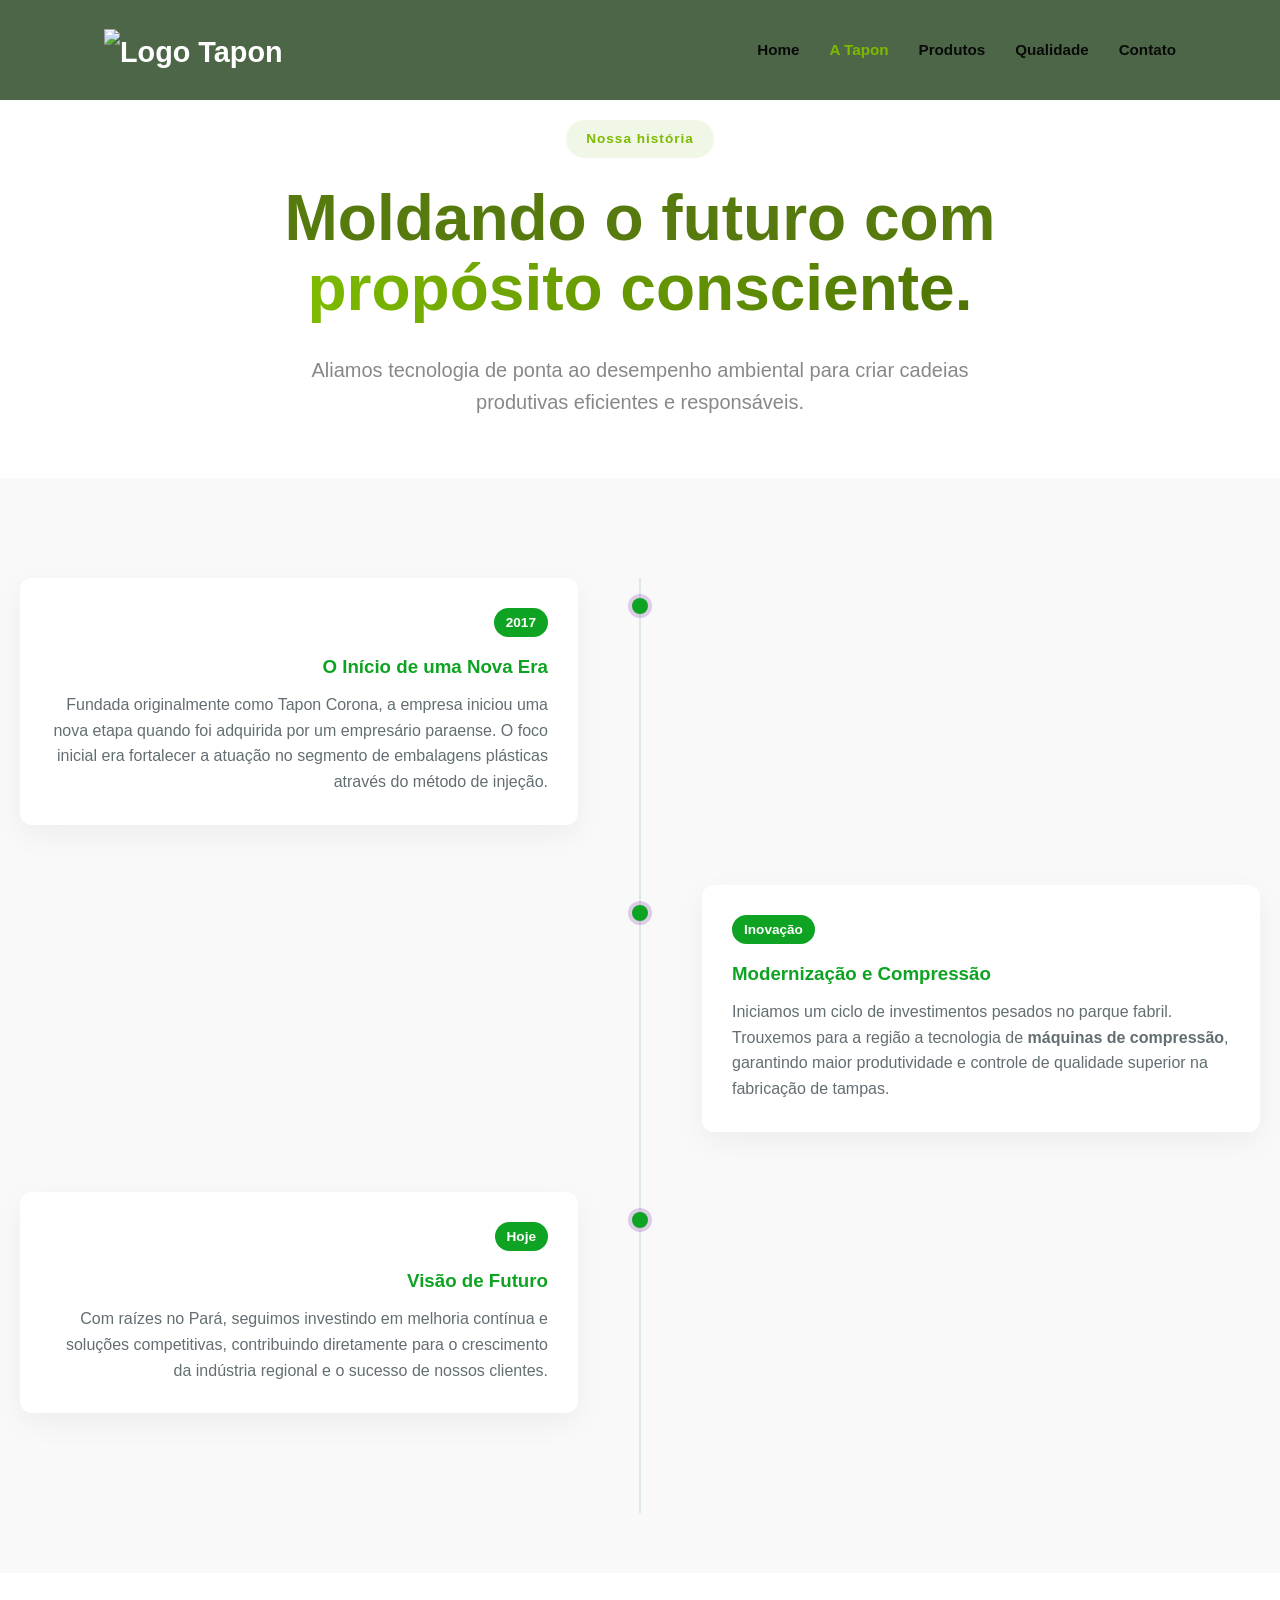
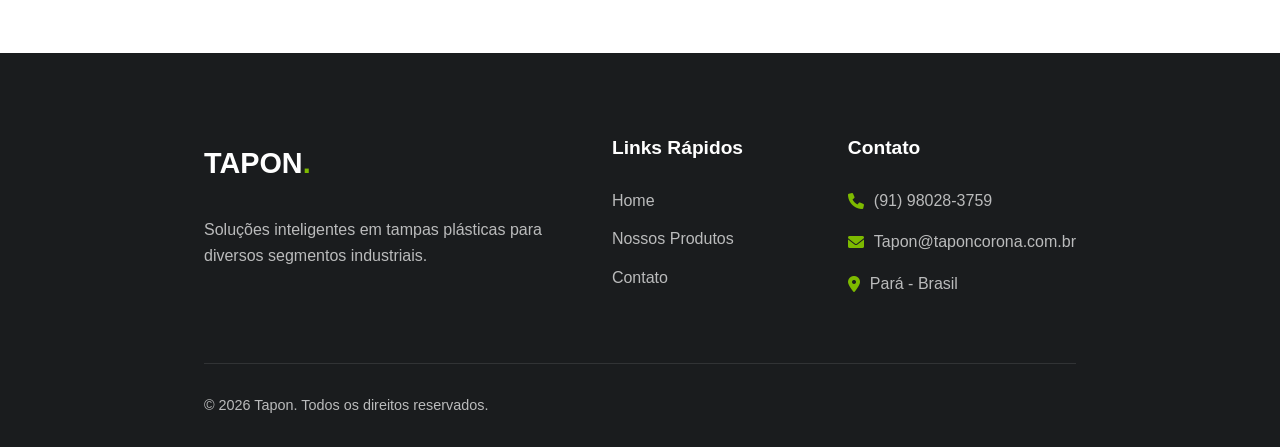
==== A-Tapon/index.html @ b73af3c6 "Add files via upload" ====
<!DOCTYPE html>
<html lang="pt-br">
<head>
    <meta charset="UTF-8">
    <meta name="viewport" content="width=device-width, initial-scale=1.0">
    <title>Tapon | Soluções em Fechamentos Industriais</title>
    <link rel="stylesheet" href="/produtos/padrao.css">
    <link rel="stylesheet" href="https://cdnjs.cloudflare.com/ajax/libs/font-awesome/6.0.0/css/all.min.css">
    <link rel="stylesheet" href="/produtos/produto.css">
    <link rel="stylesheet" href="/contato/contato.css">
    <link rel="stylesheet" href="/A-Tapon/tapon.css">
    <link rel="stylesheet" href="/qualidade/qualiade.css">
</head>
<body>
<header id="header">
    <nav class="navbar">
       <div class="logo">
  <img src="
  https://i.postimg.cc/phhW7sW-z/Marca-Tapon.png
  " alt="Logo Tapon">
  <style>
   

.logo {
  height: 60px; /* altura do header */
  display: flex;
  align-items: center;
}

.logo img {
  height: 70%; /* proporcional ao header */
}



  </style>
</div>
        
        <ul class="nav-links" id="navLinks">
            <li><a href="/index.html" >Home</a></li>
           <li><a href="/A-Tapon/index.html" class="active">A Tapon</a></li>
            <li><a href="/produtos/index.html" >Produtos</a></li>
            <li><a href="/qualidade/index.html">Qualidade</a></li>
            <li><a href="/contato/index.html" >Contato</a></li>
        </ul>
        <button class="hamburger" id="hamburger">
            <span></span><span></span><span></span>
        </button>
    </nav>
</header>
    <section class="quality-hero container">
        <div class="hero-tag">Nossa história</div>
        <h1>Moldando o futuro com <span class="text-gradient">propósito consciente.</span></h1>
        <p class="hero-lead">Aliamos tecnologia de ponta ao desempenho ambiental para criar cadeias produtivas eficientes e responsáveis.</p>
    </section>
<main class="history-section">

        <div class="timeline">
            <div class="timeline-item">
                <div class="timeline-dot"></div>
                <div class="timeline-content left">
                    <span class="year">2017</span>
                    <h3>O Início de uma Nova Era</h3>
                    <p>Fundada originalmente como Tapon Corona, a empresa iniciou uma nova etapa quando foi adquirida por um empresário paraense. O foco inicial era fortalecer a atuação no segmento de embalagens plásticas através do método de injeção.</p>
                </div>
            </div>

            <div class="timeline-item">
                <div class="timeline-dot"></div>
                <div class="timeline-content right">
                    <span class="year">Inovação</span>
                    <h3>Modernização e Compressão</h3>
                    <p>Iniciamos um ciclo de investimentos pesados no parque fabril. Trouxemos para a região a tecnologia de <strong>máquinas de compressão</strong>, garantindo maior produtividade e controle de qualidade superior na fabricação de tampas.</p>
                </div>
                 <style>
        .timeline-content .right{
            margin-top: 1px;
        }
    </style>
            </div>

            <div class="timeline-item">
                <div class="timeline-dot"></div>
                <div class="timeline-content left">
                    <span class="year">Hoje</span>
                    <h3>Visão de Futuro</h3>
                    <p>Com raízes no Pará, seguimos investindo em melhoria contínua e soluções competitivas, contribuindo diretamente para o crescimento da indústria regional e o sucesso de nossos clientes.</p>
                </div>
            </div>
        </div>
    </div>
</main>
  <footer class="footer">
        <div class="container">
            <div class="footer-top">
                <div class="footer-brand">
                    <div class="logo white">TAPON<span>.</span></div>
                    <p>Soluções inteligentes em tampas plásticas para diversos segmentos industriais.</p>
                    <div class="social-links">
                    </div>
                </div>
                <div class="footer-nav">
                    <h4>Links Rápidos</h4>
                    <ul>
                        <li><a href="/index.html">Home</a></li>
                        <li><a href="/produtos/index.html">Nossos Produtos</a></li>
                        <li><a href="/contato/index.html">Contato</a></li>
                    </ul>
                </div>
                <div class="footer-contact">
                    <h4>Contato</h4>
                    <p><i class="fas fa-phone"></i> (91) 98028-3759</p>
                    <p><i class="fas fa-envelope"></i> Tapon@taponcorona.com.br</p>
                    <p><i class="fas fa-map-marker-alt"></i> Pará - Brasil</p>
                </div>
            </div>
            <div class="footer-bottom">
                <p>&copy; 2026 Tapon. Todos os direitos reservados.</p>
                <div class="footer-legal">
        
                </div>
            </div>
        </div>
    </footer>


<script src="/produtos/ANIMACAO.JS"></script>

    <script src="/script.js"></script>
    <script src="/contato/contato.js"></script>
    <script src="/A-Tapon/tapon.js"></script>
</body>
</html>
---- produtos/padrao.css ----
:root {
    --primary: #7dba00;
    --dark-green: #1cf51c7e;
    --text-dark: #1a1c1e;
    --text-light: #606770;
    --bg-gray: #f8f9fa;
    --white: #ffffff;
    --transition: all 0.3s ease;
}

* { margin: 0; padding: 0; box-sizing: border-box; font-family: 'Inter', sans-serif; }

body { background: var(--white); color: var(--text-dark); line-height: 1.6; }

.container { max-width: 1200px; margin: 0 auto; padding: 0 5%; }

/* NAVBAR */
/* --- CONFIGURAÇÕES DO HEADER --- */
header {
    position: fixed;
    top: 0;
    left: 0;
    width: 100%;
    z-index: 2000;
    padding: 20px 0;
    transition: all 0.4s cubic-bezier(0.4, 0, 0.2, 1);
    background: rgb(77, 102, 72)}

/* Estado quando o usuário rola a página (ativado via JS) */
header.scrolled {
    padding: 12px 0;
    background: rgba(255, 255, 255, 0.9);
    backdrop-filter: blur(10px); /* Efeito de vidro moderno */
    box-shadow: 0 4px 30px rgba(0, 0, 0, 0.08);
    border-bottom: 1px solid rgba(125, 186, 0, 0.2);
}

.navbar {
    display: flex;
    justify-content: space-between;
    align-items: center;
    max-width: 1200px;
    margin: 0 auto;
    padding: 0 5%;
}

.logo {
    font-size: 1.8rem;
    font-weight: 800;
    color: #ffffff; /* Texto branco sobre o vídeo */
    transition: 0.4s;
}

header.scrolled .logo {
    color: #4e7304; /* Muda para o seu verde escuro no scroll */
}

.logo span { color: #7dba00; }

.nav-links {
    display: flex;
    list-style: none;
    gap: 30px;
}

.nav-links a {
    text-decoration: none;
    color: rgba(0, 0, 0, 0.9);
    font-weight: 600;
    font-size: 0.95rem;
    transition: 0.3s;
}

header.scrolled .nav-links a {
    color: #1a1c1e;
}

.nav-links a:hover, .nav-links a.active {
    color: #7dba00 !important;
}

/* --- HERO COM VÍDEO SUAVE --- */
.hero-video {
    position: relative;
    height: 100vh;
    width: 100%;
    display: flex;
    align-items: center;
    overflow: hidden;
    color: white;
}

.video-bg-iframe {
    position: absolute;
    top: 50%;
    left: 50%;
    width: 100vw;
    height: 100vh;
    transform: translate(-50%, -50%);
    pointer-events: none; /* Impede que o usuário clique no vídeo */
    object-fit: cover;
}

/* Se o vídeo for 16:9, este ajuste ajuda a não sobrar faixas pretas */
@media (min-aspect-ratio: 16/9) {
  .video-bg-iframe { height: 56.25vw; }
}
@media (max-aspect-ratio: 16/9) {
  .video-bg-iframe { width: 177.78vh; }
}

.video-wrapper {
    position: absolute;
    top: 0; left: 0;
    width: 100%; height: 100%;
    z-index: -1;
}

.video-bg {
    width: 100%;
    height: 100%;
    object-fit: cover;
    filter: blur(4px) brightness(0.7); /* Deixa o vídeo suave e focado no texto */
}

.video-overlay {
    position: absolute;
    top: 0; left: 0;
    width: 100%; height: 100%;
    /* Gradiente usando o seu verde #4e7304 */
    background: linear-gradient(135deg, rgba(78, 115, 4, 0.8) 0%, rgba(0, 0, 0, 0.4) 100%);
}

.hero-content h1 {
    font-size: 4rem;
    line-height: 1.1;
    margin-bottom: 20px;
}

.hero-content h1 span {
    color: #7dba00;
}

.hero-content p {
    font-size: 1.25rem;
    max-width: 600px;
    margin-bottom: 40px;
    opacity: 0.9;
}

/* Botão Principal */
.btn-main {
    display: inline-block;
    padding: 15px 35px;
    background: #7dba00;
    color: white;
    text-decoration: none;
    font-weight: 700;
    border-radius: 4px;
    transition: 0.3s;
}

.btn-main:hover {
    background: #4e7304;
    transform: translateY(-3px);
}
/* HERO INSTITUCIONAL */
.hero { padding: 80px 0; background: linear-gradient(to right, #ffffff 50%, #f0f7e6 100%); overflow: hidden; }
.grid-hero { display: grid; grid-template-columns: 1fr 1fr; gap: 4rem; align-items: center; }

.line-tag { 
    color: var(--primary); font-weight: 700; text-transform: uppercase; 
    letter-spacing: 2px; display: block; margin-bottom: 1rem;
    position: relative; padding-left: 50px;
}
.line-tag::before { content: ""; position: absolute; left: 0; top: 50%; width: 40px; height: 2px; background: var(--primary); }

.hero-text h1 { font-size: 3.5rem; line-height: 1.1; margin-bottom: 1.5rem; color: var(--text-dark); }
.hero-text h1 span { color: var(--primary); }
.hero-text p { font-size: 1.2rem; color: var(--text-light); margin-bottom: 2.5rem; }

.hero-actions { display: flex; gap: 2rem; align-items: center; }
.btn-main { 
    background: var(--primary); color: white; padding: 1rem 2rem; 
    border-radius: 4px; text-decoration: none; font-weight: 700; transition: var(--transition);
}
.btn-main:hover { background: var(--dark-green); transform: translateY(-2px); }
.btn-link { color: var(--text-dark); text-decoration: none; font-weight: 700; display: flex; align-items: center; gap: 10px; }
.btn-link:hover { color: var(--primary); }

/* HERO IMAGE COMPOSITION */
.image-stack { position: relative; padding-right: 20px; }
.img-main { width: 100%; border-radius: 8px; box-shadow: 20px 20px 0 var(--primary); }
.img-overlay-card {
    position: absolute; bottom: -20px; left: -20px;
    background: var(--white); padding: 1.5rem; border-radius: 4px;
    box-shadow: 0 10px 30px rgba(0,0,0,0.1);
    display: flex; align-items: center; gap: 15px;
    font-weight: 700; color: var(--dark-green);
}
.img-overlay-card i { font-size: 1.5rem; color: var(--primary); }

/* PILLARES (Cards) */
.pillars { padding: 100px 0; }
.pilar-grid { display: grid; grid-template-columns: repeat(3, 1fr); gap: 2rem; }
.pilar-card { 
    padding: 3rem 2rem; border: 1px solid #eee; border-radius: 8px; 
    transition: var(--transition); text-align: center;
}
.pilar-card:hover { border-color: var(--primary); box-shadow: 0 10px 20px rgba(0,0,0,0.03); transform: translateY(-5px); }
.pilar-card i { font-size: 2.5rem; color: var(--primary); margin-bottom: 1.5rem; display: block; }
.pilar-card h3 { margin-bottom: 1rem; color: var(--dark-green); }

/* FOOTER */
.footer { background: #1a1c1e; color: rgba(255,255,255,0.7); padding: 80px 0 30px; margin-top: 80px; }
.footer-top { display: grid; grid-template-columns: 2fr 1fr 1fr; gap: 4rem; padding-bottom: 50px; border-bottom: 1px solid rgba(255,255,255,0.1); }

.logo.white { color: var(--white); margin-bottom: 1.5rem; }
.footer-brand p { margin-bottom: 1.5rem; }
.social-links { display: flex; gap: 1rem; }
.social-links a { color: var(--white); background: rgba(255,255,255,0.1); width: 40px; height: 40px; display: flex; align-items: center; justify-content: center; border-radius: 4px; transition: var(--transition); }
.social-links a:hover { background: var(--primary); }

.footer-nav h4, .footer-contact h4 { color: var(--white); margin-bottom: 1.5rem; font-size: 1.2rem; }
.footer-nav ul { list-style: none; }
.footer-nav li { margin-bottom: 0.8rem; }
.footer-nav a { color: rgba(255,255,255,0.7); text-decoration: none; transition: var(--transition); }
.footer-nav a:hover { color: var(--primary); padding-left: 5px; }

.footer-contact p { margin-bottom: 1rem; display: flex; align-items: center; gap: 10px; }
.footer-contact i { color: var(--primary); }

.footer-bottom { padding-top: 30px; display: flex; justify-content: space-between; align-items: center; font-size: 0.9rem; }
.footer-legal { display: flex; gap: 2rem; }
.footer-legal a { color: rgba(255,255,255,0.4); text-decoration: none; }

/* RESPONSIVO */
.hamburger { display: none; background: none; border: none; cursor: pointer; }
.hamburger span { display: block; width: 25px; height: 2px; background: var(--dark-green); margin: 6px 0; transition: 0.3s; }

@media (max-width: 968px) {
    .grid-hero, .pilar-grid, .footer-top { grid-template-columns: 1fr; gap: 3rem; }
    .hero-text h1 { font-size: 2.5rem; }
    .hamburger { display: block; }
    .nav-links { 
        position: fixed; right: -100%; top: 70px; height: calc(100vh - 70px); 
        width: 100%; background: var(--white); flex-direction: column; 
        align-items: center; padding-top: 50px; transition: 0.4s;
    }
    .nav-links.active { right: 0; }
    .footer-bottom { flex-direction: column; gap: 1rem; text-align: center; }
}

/* ANIMACAO SCROLL */
.scroll-anim { opacity: 0; transform: translateY(30px); transition: 0.8s ease; }
.scroll-anim.active { opacity: 1; transform: translateY(0); }
---- produtos/produto.css ----
/* Layout da Grade de Produtos */
.products-grid {
    display: grid;
    grid-template-columns: repeat(auto-fit, minmax(300px, 1fr));
    gap: 30px;
    padding: 80px 5%;
}

/* Configuração do Card (Flip Effect) */
.card-container {
    perspective: 1000px; /* Necessário para o efeito 3D */
    height: 480px;
}

.product-card {
    position: relative;
    width: 100%;
    height: 100%;
    transition: transform 0.8s cubic-bezier(0.4, 0, 0.2, 1);
    transform-style: preserve-3d;
}

/* Classe que será adicionada pelo JS */
.product-card.flipped {
    transform: rotateY(180deg);
}

.card-face {
    position: absolute;
    width: 100%;
    height: 100%;
    backface-visibility: hidden; /* Esconde a parte de trás enquanto gira */
    border-radius: 15px;
    background: var(--white);
    box-shadow: 0 10px 30px rgba(0,0,0,0.08);
    border: 1px solid #eee;
    padding: 30px;
    display: flex;
    flex-direction: column;
    align-items: center;
    justify-content: space-between;
    text-align: center;
}

/* Estilo do Verso */
.card-back {
    background: var(--bg-gray);
    transform: rotateY(180deg);
    border: 2px solid var(--primary);
    text-align: left;
    align-items: flex-start;
}

.card-back h3 { color: var(--dark-green); margin-bottom: 20px; }

.card-back ul {
    list-style: none;
    margin-bottom: 20px;
}

.card-back ul li {
    margin-bottom: 12px;
    font-size: 0.95rem;
    color: var(--text-light);
    border-bottom: 1px solid #ddd;
    padding-bottom: 5px;
}

/* Conteúdo da Frente */
/* Ajuste na face do card para não espalhar tanto os itens */
.card-face {
    position: absolute;
    width: 100%;
    height: 100%;
    backface-visibility: hidden;
    border-radius: 15px;
    background: var(--white);
    box-shadow: 0 10px 30px rgba(0,0,0,0.08);
    border: 1px solid #eee;
    padding: 30px;
    display: flex;
    flex-direction: column;
    align-items: center;
    /* Alterado de space-between para flex-start para controlar manualmente */
    justify-content: flex-start; 
    text-align: center;
}

/* Reduzindo a altura do container da imagem e a margem inferior */
.product-img {
    width: 100%;
    height: 180px; /* Reduzi de 200px para 180px */
    display: flex;
    align-items: center;
    justify-content: center;
    margin-bottom: 5px; /* Reduzi drasticamente a margem para colar no título */
    margin-bottom: 25px;
}

/* Garante que o título não tenha margem superior extra */
.product-basic-info h3 {
    color: var(--dark-green);
    font-size: 1.4rem;
    margin-top: 0; 
    margin-bottom: 10px;
}

/* Adiciona um espaço automático apenas antes do botão para empurrá-lo para o fim do card */
.product-basic-info {
    display: flex;
    flex-direction: column;
    height: 100%;
    width: 100%;
}

.product-basic-info .btn-flip {
    margin-top: 50px; /* Empurra o botão para a base do card de forma limpa */
}

/* Botões de Flip */
.btn-flip {
    background: var(--primary);
    color: white;
    border: none;
    padding: 12px 25px;
    border-radius: 50px;
    font-weight: 700;
    cursor: pointer;
    transition: 0.3s;
    display: flex;
    align-items: center;
    gap: 10px;
    margin: 0 auto;
}

.btn-flip:hover {
    background: var(--dark-green);
    transform: scale(1.05);
}

.btn-flip.back {
    background: var(--text-dark);
    margin: 0;
}

.none{
    background-color: #7dba00;;
    margin-top: 40px;
    margin-bottom: 150px;
}
---- contato/contato.css ----
/* --- ESTILOS DO MAIN DE CONTATO --- */
.contato-container { background-color: var(--cinza); }

.contato-hero {
    height: 400px;
    background: url('https://www.reciclasampa.com.br/imgs/conteudos/19_metro_de_sp_abraca_o_programa_tampinha_legal_padrao_01.jpg') no-repeat center center/cover;
    position: relative;
}

.hero-overlay {
    background: linear-gradient(to bottom, rgba(44, 124, 7, 0.8), rgba(10, 120, 69, 0.6));
    width: 100%; height: 100%;
    display: flex; align-items: center; justify-content: center;
}

.hero-overlay h1 {
    color: white; font-size: clamp(2rem, 5vw, 3.5rem);
    text-transform: uppercase; letter-spacing: 3px; font-weight: 800;
}

.content-wrapper {
    display: grid;
    grid-template-columns: 1.6fr 1fr;
    gap: 40px;
    margin-top: -80px !important; /* Sobe o conteúdo sobre o banner */
    padding-bottom: 60px;
    position: relative; z-index: 10;
}

.form-box {
    background: white; padding: 45px;
    border-radius: 20px; box-shadow: 0 15px 35px rgba(0,0,0,0.1);
}

.form-box h2 { color: var(--roxo-escuro); margin-bottom: 10px; font-size: 28px; }
.form-box p { color: #666; margin-bottom: 30px; font-size: 15px; }

.input-row { display: grid; grid-template-columns: 1fr 1fr; gap: 20px; }
.input-group { margin-bottom: 22px; }

.input-group label {
    display: block; margin-bottom: 8px;
    color: #444; font-weight: 600; font-size: 14px;
}

.input-group input, .input-group textarea {
    width: 100%; padding: 14px;
    border: 2px solid #f0f0f0; border-radius: 10px;
    outline: none; transition: 0.3s; background: #fafafa;
}

.input-group input:focus, .input-group textarea:focus {
    border-color: var(--roxo-veloz); background: white;
}

#btn-enviar-sheets {
    background: #28a745; color: white;
    width: 100%; padding: 18px; border: none;
    border-radius: 10px; font-size: 16px; font-weight: 700;
    cursor: pointer; transition: 0.3s; box-shadow: 0 4px 15px rgba(40, 167, 69, 0.3);
}

#btn-enviar-sheets:hover { background: #218838; transform: translateY(-2px); }

/* CARDS INFO */
.info-section { display: flex; flex-direction: column; gap: 25px; }

.info-card {
    background: white; padding: 30px; border-radius: 20px;
    display: flex; align-items: center; gap: 20px;
    box-shadow: 0 10px 25px rgba(0,0,0,0.05);
    border-left: 6px solid var(--roxo-veloz);
}

.icon-circle {
    width: 60px; height: 60px; background: #f8eff9;
    border-radius: 50%; display: flex; align-items: center; justify-content: center;
    color: var(--roxo-veloz); font-size: 22px;
}

.info-text h3 { font-size: 16px; color: var(--roxo-escuro); margin-bottom: 4px; }
.info-text p { color: #777; font-size: 14px; }

.status-msg { margin-top: 15px; text-align: center; font-weight: bold; border-radius: 8px; }
.status-msg.sucesso { color: #155724; background: #d4edda; padding: 10px; }
.status-msg.erro { color: #721c24; background: #f8d7da; padding: 10px; }

@media (max-width: 900px) {
    .content-wrapper { grid-template-columns: 1fr; margin-top: -40px !important; }
    .input-row { grid-template-columns: 1fr; }
}
---- A-Tapon/tapon.css ----
:root {
    --primary-color: #0ea322; 
    --accent-color: #00ff40;
    --text-dark: #2d3436;
    --text-light: #636e72;
    --bg-light: #f9f9f9;
}

.history-section {
    padding: 80px 20px;
    background-color: var(--bg-light);
    font-family: 'Inter', sans-serif;
    color: var(--text-dark);
}

.container {
    max-width: 1000px;
    margin: 0 auto;
}

.history-header {
    text-align: center;
    margin-bottom: 60px;
}

.history-header h1 {
    font-size: 2.5rem;
    color: var(--primary-color);
    margin-bottom: 10px;
}

/* Linha do Tempo */
.timeline {
    position: relative;
    padding: 20px 0;
}

.timeline::before {
    content: '';
    position: absolute;
    left: 50%;
    width: 2px;
    height: 100%;
    background: #dfe6e9;
    transform: translateX(-50%);
}

.timeline-item {
    margin-bottom: 60px;
    position: relative;
    width: 100%;
    display: flex;
    justify-content: center;
}

.timeline-dot {
    position: absolute;
    left: 50%;
    top: 20px;
    width: 16px;
    height: 16px;
    background: var(--primary-color);
    border-radius: 50%;
    transform: translateX(-50%);
    z-index: 1;
    box-shadow: 0 0 0 4px rgba(106, 27, 154, 0.2);
}

.timeline-content {
    width: 45%;
    padding: 30px;
    background: #fff;
    border-radius: 12px;
    box-shadow: 0 10px 30px rgba(0,0,0,0.05);
    transition: transform 0.3s ease;
    position: relative;
}

.timeline-content:hover {
    transform: translateY(-5px);
}

.timeline-content.left { margin-right: auto; text-align: right; }
.timeline-content.right { margin-left: auto; text-align: left; }

.year {
    display: inline-block;
    background: var(--primary-color);
    color: #fff;
    padding: 4px 12px;
    border-radius: 20px;
    font-size: 0.85rem;
    font-weight: bold;
    margin-bottom: 15px;
}

.timeline-content h3 {
    margin-bottom: 10px;
    color: var(--primary-color);
}

.timeline-content p {
    line-height: 1.6;
    color: var(--text-light);
}

/* Responsividade */
@media (max-width: 768px) {
    .timeline::before { left: 20px; }
    .timeline-dot { left: 20px; }
    .timeline-content { width: calc(100% - 60px); margin-left: 60px !important; text-align: left !important; }
}
---- qualidade/qualiade.css ----
/* Variáveis de Cor para este Layout */
:root {
    --accent-green: #7dba00;
    --dark-slate: #567a0e;
    --glass-bg: rgba(255, 255, 255, 0.03);
    --text-muted: #888;
}

.quality-page {
    background: #fff;
    overflow-x: hidden;
}

/* Hero Section */
.quality-hero {
    padding: 120px 0 60px;
    text-align: center;
}

.hero-tag {
    display: inline-block;
    padding: 8px 20px;
    background: #f0f7e6;
    color: var(--accent-green);
    border-radius: 50px;
    font-size: 0.85rem;
    font-weight: 700;
    margin-bottom: 25px;
    letter-spacing: 1px;
}

.quality-hero h1 {
    font-size: clamp(2.5rem, 5vw, 4rem);
    color: var(--dark-slate);
    max-width: 900px;
    margin: 0 auto 30px;
    line-height: 1.1;
}

.text-gradient {
    background: linear-gradient(90deg, var(--accent-green), #4e7304);
    -webkit-background-clip: text;
    -webkit-text-fill-color: transparent;
}

.hero-lead {
    font-size: 1.25rem;
    color: var(--text-muted);
    max-width: 700px;
    margin: 0 auto;
}
/* Layout Principal Missão/Visão */
.purpose-grid {
    display: grid;
    grid-template-columns: 1fr 1fr;
    gap: 40px;
    align-items: center;
    padding: 60px 0 100px;
}

/* Estilo dos Cards */
.purpose-card {
    background: #fdfdfd;
    padding: 45px;
    border-radius: 32px;
    margin-bottom: 25px;
    border: 1px solid #eee;
    transition: 0.4s ease;
}

.purpose-card.mission { border-left: 6px solid var(--accent-green); }
.purpose-card.vision { background: var(--dark-slate); color: #fff; }

.card-header {
    display: flex;
    justify-content: space-between;
    align-items: center;
    margin-bottom: 20px;
}

.card-header i { font-size: 1.5rem; color: var(--accent-green); }
.card-header span { font-weight: 800; opacity: 0.2; font-size: 1.2rem; }

.purpose-card h3 { font-size: 1.8rem; margin-bottom: 15px; }
.purpose-card p { line-height: 1.6; opacity: 0.9; }

/* Container da Foto Única */
.purpose-image-container {
    height: 100%;
}

.image-wrapper {
    position: relative;
    height: 100%;
    min-height: 500px;
    border-radius: 40px;
    overflow: hidden;
    box-shadow: 0 25px 50px rgba(0,0,0,0.15);
}

.image-wrapper img {
    width: 100%;
    height: 100%;
    object-fit: cover;
    transition: transform 0.6s ease;
}

.image-wrapper:hover img {
    transform: scale(1.05);
}

.image-overlay-card {
    position: absolute;
    bottom: 30px;
    left: 30px;
    right: 30px;
    background: rgba(255, 255, 255, 0.9);
    backdrop-filter: blur(10px);
    padding: 25px;
    border-radius: 20px;
}

.image-overlay-card strong {
    display: block;
    color: var(--dark-slate);
    font-size: 1.1rem;
    margin-bottom: 5px;
}

.image-overlay-card p {
    font-size: 0.9rem;
    color: var(--text-muted);
    margin: 0;
}

/* Responsividade */
@media (max-width: 992px) {
    .purpose-grid { grid-template-columns: 1fr; }
    .image-wrapper { min-height: 350px; margin-top: 20px; }
}





/* Grid de Valores */
.values-section {
    padding-bottom: 120px;
}

.section-header h2 {
    font-size: 2.5rem;
    margin-bottom: 50px;
    color: var(--dark-slate);
}

.values-grid {
    display: grid;
    grid-template-columns: repeat(auto-fit, minmax(300px, 1fr));
    gap: 20px;
}

.value-card {
    background: #f9f9f9;
    padding: 40px;
    border-radius: 24px;
    border: 1px solid #eee;
    transition: all 0.3s ease;
    position: relative;
    overflow: hidden;
}

.value-card:hover {
    background: #fff;
    border-color: var(--accent-green);
    box-shadow: 0 20px 40px rgba(0,0,0,0.05);
}

.value-number {
    font-size: 4rem;
    font-weight: 900;
    color: rgba(0,0,0,0.03);
    position: absolute;
    top: 10px;
    right: 20px;
}

.value-card h4 {
    color: var(--dark-slate);
    font-size: 1.25rem;
    margin-bottom: 15px;
    position: relative;
}

.value-card p {
    color: var(--text-muted);
    font-size: 1rem;
    line-height: 1.5;
}

/* Responsividade */
@media (max-width: 968px) {
    .purpose-panels { grid-template-columns: 1fr; }
    .panel { padding: 40px; }
    .quality-hero { padding: 80px 5%; }
}
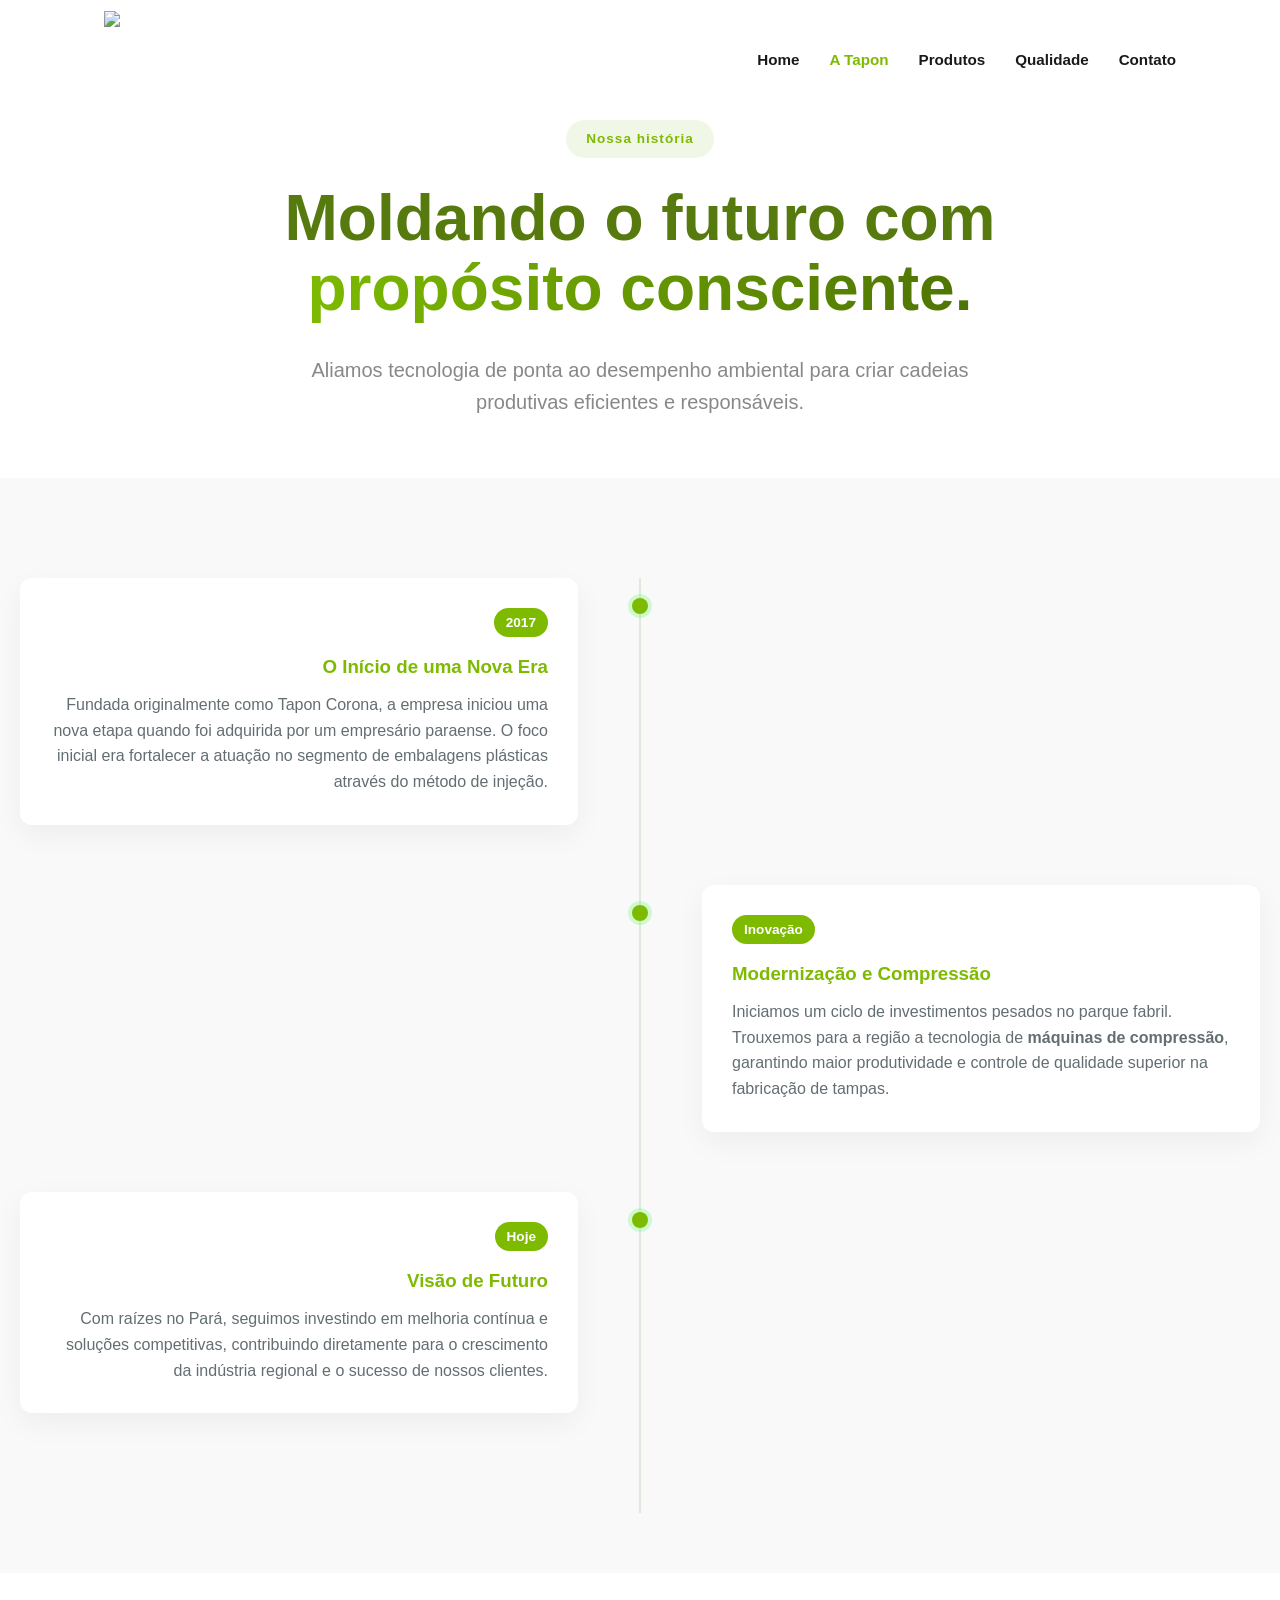
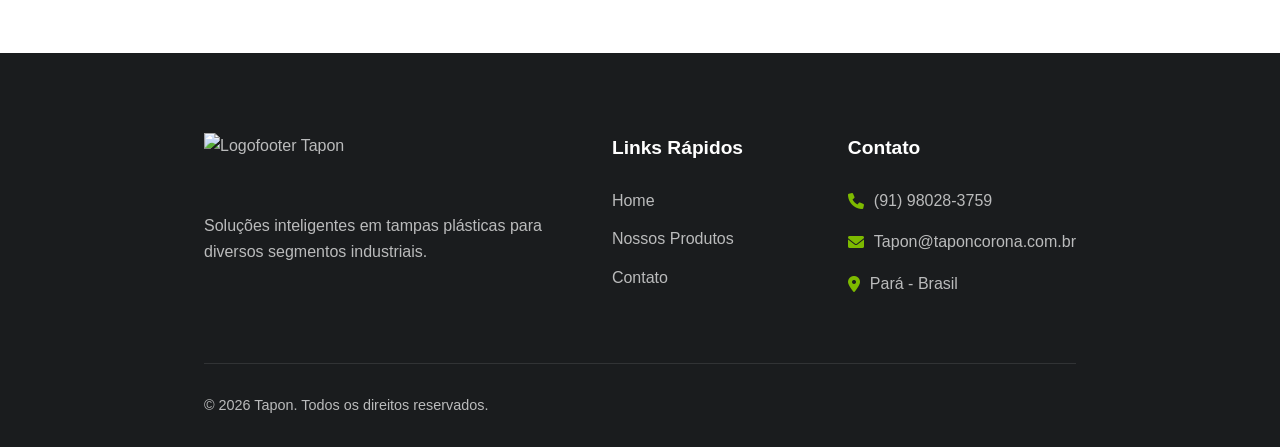
==== commit df23f07e: "Add files via upload" ====
--- a/A-Tapon/index.html
+++ b/A-Tapon/index.html
@@ -8,23 +8,25 @@
     <link rel="stylesheet" href="https://cdnjs.cloudflare.com/ajax/libs/font-awesome/6.0.0/css/all.min.css">
     <link rel="stylesheet" href="/produtos/produto.css">
     <link rel="stylesheet" href="/contato/contato.css">
+      <link rel="stylesheet" href="/style.css">
     <link rel="stylesheet" href="/A-Tapon/tapon.css">
     <link rel="stylesheet" href="/qualidade/qualiade.css">
+    <link rel="icon" type="image/png" href="https://i.postimg.cc/g0nTbWKj/Design-sem-nome-(10).png">
 </head>
-<body>
-<header id="header">
+<body><header id="header">
     <nav class="navbar">
        <div class="logo">
   <img src="
-  https://i.postimg.cc/phhW7sW-z/Marca-Tapon.png
+  https://i.postimg.cc/sDZGtZpM/Marca-Tapon-Hoirizontal-APROVADA-(1).png
   " alt="Logo Tapon">
   <style>
    
 
 .logo {
-  height: 60px; /* altura do header */
+  height: 140px; /* altura do header */
   display: flex;
   align-items: center;
+  z-index: 2;
 }
 
 .logo img {
@@ -33,6 +35,7 @@
 
 
 
+   
   </style>
 </div>
         
@@ -94,7 +97,18 @@
         <div class="container">
             <div class="footer-top">
                 <div class="footer-brand">
-                    <div class="logo white">TAPON<span>.</span></div>
+
+                 <div class="logofooter white">
+  <img class="logofooter" src="https://i.postimg.cc/LsyWgsNW/Design-sem-nome-(9).png" alt="Logofooter Tapon">
+</div>
+<style>
+.logofooter img {
+  height: 80px; /* ajuste conforme necessário */
+  width: auto;
+  display: block;
+}
+    
+</style>
                     <p>Soluções inteligentes em tampas plásticas para diversos segmentos industriais.</p>
                     <div class="social-links">
                     </div>
--- a/style.css
+++ b/style.css
@@ -0,0 +1,262 @@
+:root {
+    --primary: #7dba00;
+    --dark-green: #4e7304;
+    --text-dark: #1a1c1e;
+    --text-light: #606770;
+    --bg-gray: #f8f9fa;
+    --white: #ffffff;
+    --transition: all 0.3s ease;
+}
+
+* { margin: 0; padding: 0; box-sizing: border-box; font-family: 'Inter', sans-serif; }
+
+
+
+body { background: var(--white); color: var(--text-dark); line-height: 1.6; }
+
+.container { max-width: 1200px; margin: 0 auto; padding: 0 5%; 
+z-index: 1;}
+
+/* NAVBAR */
+/* --- CONFIGURAÇÕES DO HEADER --- */
+header {
+    position: fixed;
+    top: 0;
+    left: 0;
+    width: 100%;
+    z-index: 2000;
+    padding: 20px 0;
+    transition: all 0.4s cubic-bezier(0.4, 0, 0.2, 1);
+    background: transparent; /* Começa transparente sobre o vídeo */
+}
+
+/* Estado quando o usuário rola a página (ativado via JS) */
+header.scrolled {
+    padding: 12px 0;
+    background: rgba(255, 255, 255, 0.9);
+    backdrop-filter: blur(10px); /* Efeito de vidro moderno */
+    box-shadow: 0 4px 30px rgba(0, 0, 0, 0.08);
+    border-bottom: 1px solid rgba(125, 186, 0, 0.2);
+}
+
+.navbar {
+    display: flex;
+    justify-content: space-between;
+    align-items: center;
+    max-width: 1200px;
+    margin: 0 auto;
+    padding: 0 5%;
+    height: 80px;
+}
+
+
+.logo {
+    font-size: 1.8rem;
+    font-weight: 800;
+    color: #ffffff; /* Texto branco sobre o vídeo */
+    transition: 0.4s;
+}
+
+header.scrolled .logo {
+    color: #4e7304; /* Muda para o seu verde escuro no scroll */
+}
+
+.logo span { color: #7dba00; }
+
+.nav-links {
+    display: flex;
+    list-style: none;
+    gap: 30px;
+}
+
+.nav-links a {
+    text-decoration: none;
+    color: rgba(0, 0, 0, 0.9);
+    font-weight: 600;
+    font-size: 0.95rem;
+    transition: 0.3s;
+}
+
+header.scrolled .nav-links a {
+    color: #1a1c1e;
+}
+
+.nav-links a:hover, .nav-links a.active {
+    color: #7dba00 !important;
+}
+
+/* --- HERO COM VÍDEO SUAVE --- */
+.hero-video {
+    position: relative;
+    height: 100vh;
+    width: 100%;
+    display: flex;
+    align-items: center;
+    overflow: hidden;
+    color: white;
+}
+
+.video-bg-iframe {
+    position: absolute;
+    top: 50%;
+    left: 50%;
+    width: 100vw;
+    height: 100vh;
+    transform: translate(-50%, -50%);
+    pointer-events: none; /* Impede que o usuário clique no vídeo */
+    object-fit: cover;
+}
+
+/* Se o vídeo for 16:9, este ajuste ajuda a não sobrar faixas pretas */
+@media (min-aspect-ratio: 16/9) {
+  .video-bg-iframe { height: 56.25vw; }
+}
+@media (max-aspect-ratio: 16/9) {
+  .video-bg-iframe { width: 177.78vh; }
+}
+
+.video-wrapper {
+    position: absolute;
+    top: 0; left: 0;
+    width: 100%; height: 100%;
+    z-index: -1;
+}
+
+.video-bg {
+    width: 100%;
+    height: 100%;
+    object-fit: cover;
+    filter: blur(4px) brightness(0.7); /* Deixa o vídeo suave e focado no texto */
+}
+
+.video-overlay {
+    position: absolute;
+    top: 0; left: 0;
+    width: 100%; height: 100%;
+    /* Gradiente usando o seu verde #4e7304 */
+    background: linear-gradient(135deg, rgba(78, 115, 4, 0.8) 0%, rgba(0, 0, 0, 0.4) 100%);
+}
+
+.hero-content h1 {
+    font-size: 4rem;
+    line-height: 1.1;
+    margin-bottom: 20px;
+}
+
+.hero-content h1 span {
+    color: #7dba00;
+}
+
+.hero-content p {
+    font-size: 1.25rem;
+    max-width: 600px;
+    margin-bottom: 40px;
+    opacity: 0.9;
+}
+
+/* Botão Principal */
+.btn-main {
+    display: inline-block;
+    padding: 15px 35px;
+    background: #7dba00;
+    color: white;
+    text-decoration: none;
+    font-weight: 700;
+    border-radius: 4px;
+    transition: 0.3s;
+}
+
+.btn-main:hover {
+    background: #4e7304;
+    transform: translateY(-3px);
+}
+/* HERO INSTITUCIONAL */
+.hero { padding: 80px 0; background: linear-gradient(to right, #ffffff 50%, #f0f7e6 100%); overflow: hidden; }
+.grid-hero { display: grid; grid-template-columns: 1fr 1fr; gap: 4rem; align-items: center; }
+
+.line-tag { 
+    color: var(--primary); font-weight: 700; text-transform: uppercase; 
+    letter-spacing: 2px; display: block; margin-bottom: 1rem;
+    position: relative; padding-left: 50px;
+}
+.line-tag::before { content: ""; position: absolute; left: 0; top: 50%; width: 40px; height: 2px; background: var(--primary); }
+
+.hero-text h1 { font-size: 3.5rem; line-height: 1.1; margin-bottom: 1.5rem; color: var(--text-dark); }
+.hero-text h1 span { color: var(--primary); }
+.hero-text p { font-size: 1.2rem; color: var(--text-light); margin-bottom: 2.5rem; }
+
+.hero-actions { display: flex; gap: 2rem; align-items: center; }
+.btn-main { 
+    background: var(--primary); color: white; padding: 1rem 2rem; 
+    border-radius: 4px; text-decoration: none; font-weight: 700; transition: var(--transition);
+}
+.btn-main:hover { background: var(--dark-green); transform: translateY(-2px); }
+.btn-link { color: var(--text-dark); text-decoration: none; font-weight: 700; display: flex; align-items: center; gap: 10px; }
+.btn-link:hover { color: var(--primary); }
+
+/* HERO IMAGE COMPOSITION */
+.image-stack { position: relative; padding-right: 20px; }
+.img-main { width: 100%; border-radius: 8px; box-shadow: 20px 20px 0 var(--primary); }
+.img-overlay-card {
+    position: absolute; bottom: -20px; left: -20px;
+    background: var(--white); padding: 1.5rem; border-radius: 4px;
+    box-shadow: 0 10px 30px rgba(0,0,0,0.1);
+    display: flex; align-items: center; gap: 15px;
+    font-weight: 700; color: var(--dark-green);
+}
+.img-overlay-card i { font-size: 1.5rem; color: var(--primary); }
+
+/* PILLARES (Cards) */
+.pillars { padding: 100px 0; }
+.pilar-grid { display: grid; grid-template-columns: repeat(3, 1fr); gap: 2rem; }
+.pilar-card { 
+    padding: 3rem 2rem; border: 1px solid #eee; border-radius: 8px; 
+    transition: var(--transition); text-align: center;
+}
+.pilar-card:hover { border-color: var(--primary); box-shadow: 0 10px 20px rgba(0,0,0,0.03); transform: translateY(-5px); }
+.pilar-card i { font-size: 2.5rem; color: var(--primary); margin-bottom: 1.5rem; display: block; }
+.pilar-card h3 { margin-bottom: 1rem; color: var(--dark-green); }
+
+/* FOOTER */
+.footer { background: #1a1c1e; color: rgba(255,255,255,0.7); padding: 80px 0 30px; margin-top: 80px; }
+.footer-top { display: grid; grid-template-columns: 2fr 1fr 1fr; gap: 4rem; padding-bottom: 50px; border-bottom: 1px solid rgba(255,255,255,0.1); }
+
+.logo.white { color: var(--white); margin-bottom: 1.5rem; }
+.footer-brand p { margin-bottom: 1.5rem; }
+.social-links { display: flex; gap: 1rem; }
+.social-links a { color: var(--white); background: rgba(255,255,255,0.1); width: 40px; height: 40px; display: flex; align-items: center; justify-content: center; border-radius: 4px; transition: var(--transition); }
+.social-links a:hover { background: var(--primary); }
+
+.footer-nav h4, .footer-contact h4 { color: var(--white); margin-bottom: 1.5rem; font-size: 1.2rem; }
+.footer-nav ul { list-style: none; }
+.footer-nav li { margin-bottom: 0.8rem; }
+.footer-nav a { color: rgba(255,255,255,0.7); text-decoration: none; transition: var(--transition); }
+.footer-nav a:hover { color: var(--primary); padding-left: 5px; }
+
+.footer-contact p { margin-bottom: 1rem; display: flex; align-items: center; gap: 10px; }
+.footer-contact i { color: var(--primary); }
+
+.footer-bottom { padding-top: 30px; display: flex; justify-content: space-between; align-items: center; font-size: 0.9rem; }
+.footer-legal { display: flex; gap: 2rem; }
+.footer-legal a { color: rgba(255,255,255,0.4); text-decoration: none; }
+
+/* RESPONSIVO */
+.hamburger { display: none; background: none; border: none; cursor: pointer; }
+.hamburger span { display: block; width: 25px; height: 2px; background: var(--dark-green); margin: 6px 0; transition: 0.3s; }
+
+@media (max-width: 968px) {
+    .grid-hero, .pilar-grid, .footer-top { grid-template-columns: 1fr; gap: 3rem; }
+    .hero-text h1 { font-size: 2.5rem; }
+    .hamburger { display: block; }
+    .nav-links { 
+        position: fixed; right: -100%; top: 70px; height: calc(100vh - 70px); 
+        width: 100%; background: var(--white); flex-direction: column; 
+        align-items: center; padding-top: 50px; transition: 0.4s;
+    }
+    .nav-links.active { right: 0; }
+    .footer-bottom { flex-direction: column; gap: 1rem; text-align: center; }
+}
+
+/* ANIMACAO SCROLL */
+.scroll-anim { opacity: 0; transform: translateY(30px); transition: 0.8s ease; }
+.scroll-anim.active { opacity: 1; transform: translateY(0); }
--- a/A-Tapon/tapon.css
+++ b/A-Tapon/tapon.css
@@ -1,6 +1,6 @@
 :root {
-    --primary-color: #0ea322; 
-    --accent-color: #00ff40;
+    --primary-color: #7dba00;
+    --accent-color: #567a0e;
     --text-dark: #2d3436;
     --text-light: #636e72;
     --bg-light: #f9f9f9;
@@ -41,7 +41,7 @@
     left: 50%;
     width: 2px;
     height: 100%;
-    background: #dfe6e9;
+    background: #e1e9df;
     transform: translateX(-50%);
 }
 
@@ -63,7 +63,7 @@
     border-radius: 50%;
     transform: translateX(-50%);
     z-index: 1;
-    box-shadow: 0 0 0 4px rgba(106, 27, 154, 0.2);
+    box-shadow: 0 0 0 4px rgba(42, 255, 53, 0.2);
 }
 
 .timeline-content {
--- a/qualidade/qualiade.css
+++ b/qualidade/qualiade.css
@@ -7,6 +7,7 @@
 }
 
 .quality-page {
+    margin-top: 120px;
     background: #fff;
     overflow-x: hidden;
 }
@@ -71,6 +72,8 @@
 .purpose-card.mission { border-left: 6px solid var(--accent-green); }
 .purpose-card.vision { background: var(--dark-slate); color: #fff; }
 
+
+
 .card-header {
     display: flex;
     justify-content: space-between;
@@ -137,6 +140,23 @@
 @media (max-width: 992px) {
     .purpose-grid { grid-template-columns: 1fr; }
     .image-wrapper { min-height: 350px; margin-top: 20px; }
+
+
+
+.hero-tag {
+    display: inline-block;
+    padding: 8px 20px;
+    background: #f0f7e6;
+    color: var(--accent-green);
+    border-radius: 50px;
+    font-size: 0.85rem;
+    font-weight: 700;
+    margin-bottom: 25px;
+    letter-spacing: 1px;
+    margin-top: 45px;
+}
+
+    
 }
 
 
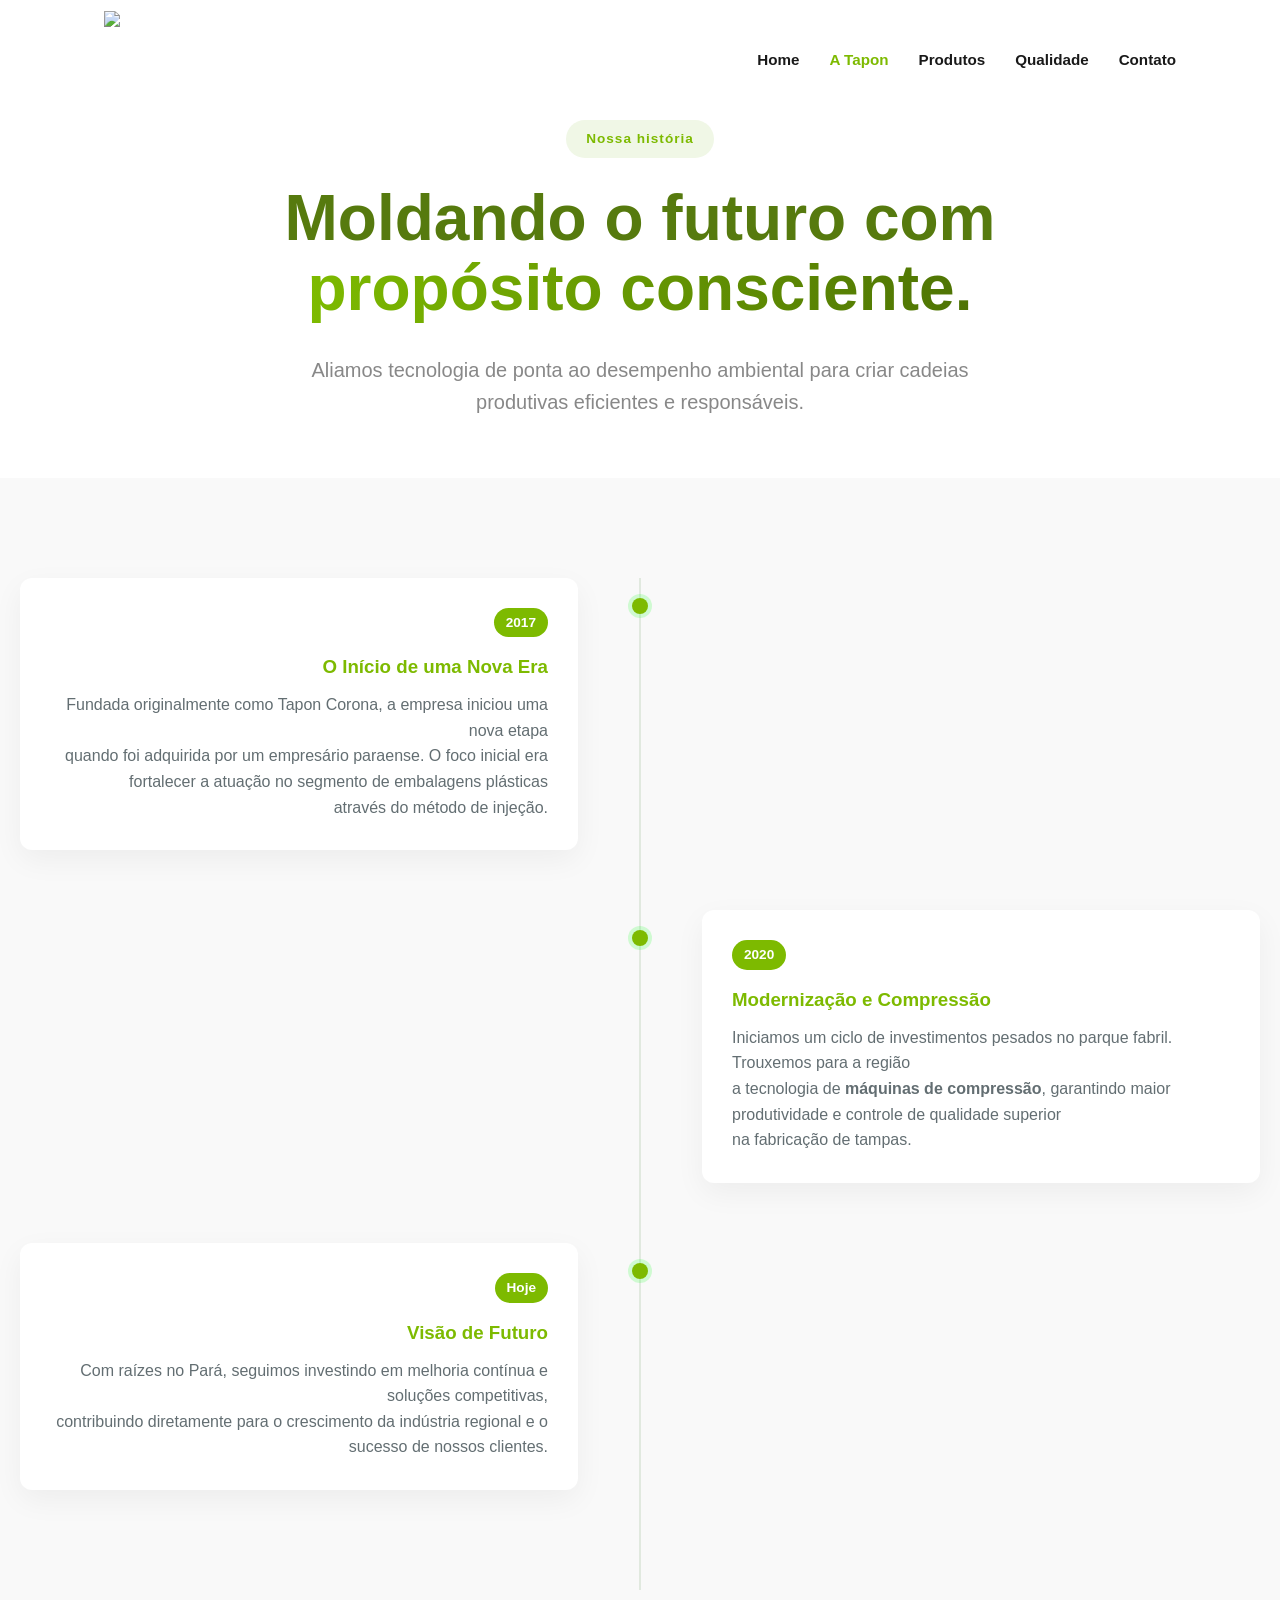
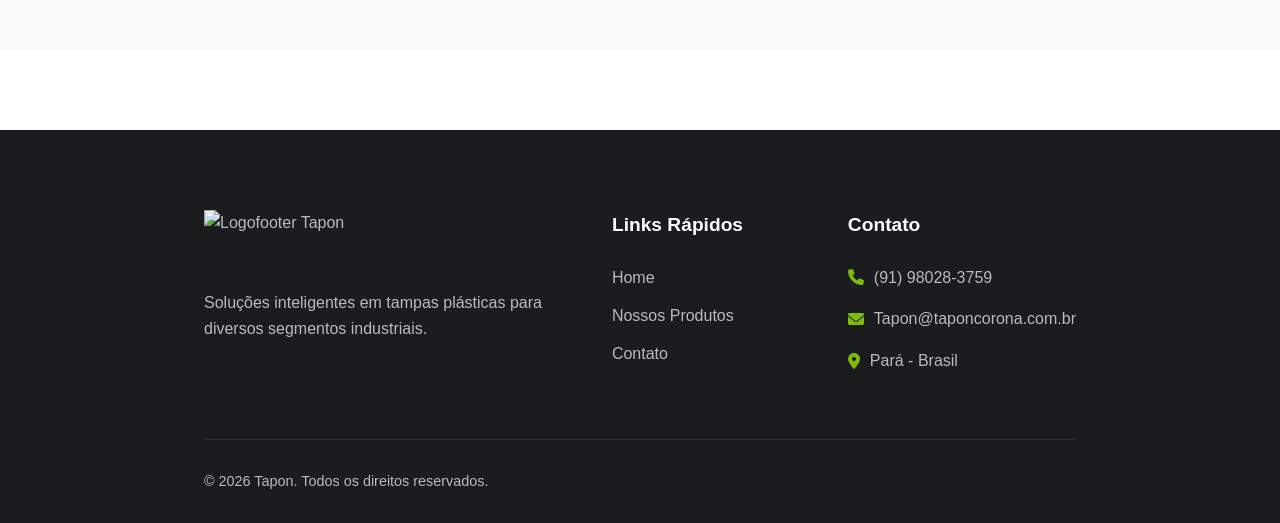
==== commit 93658cff: "Update index.html" ====
--- a/A-Tapon/index.html
+++ b/A-Tapon/index.html
@@ -64,16 +64,16 @@
                 <div class="timeline-content left">
                     <span class="year">2017</span>
                     <h3>O Início de uma Nova Era</h3>
-                    <p>Fundada originalmente como Tapon Corona, a empresa iniciou uma nova etapa quando foi adquirida por um empresário paraense. O foco inicial era fortalecer a atuação no segmento de embalagens plásticas através do método de injeção.</p>
+                    <p>Fundada originalmente como Tapon Corona, a empresa iniciou uma nova etapa<br>quando foi adquirida por um empresário paraense. O foco inicial era fortalecer a atuação no segmento de embalagens plásticas<br>através do método de injeção.</p>
                 </div>
             </div>
 
             <div class="timeline-item">
                 <div class="timeline-dot"></div>
                 <div class="timeline-content right">
-                    <span class="year">Inovação</span>
+                    <span class="year">2020</span>
                     <h3>Modernização e Compressão</h3>
-                    <p>Iniciamos um ciclo de investimentos pesados no parque fabril. Trouxemos para a região a tecnologia de <strong>máquinas de compressão</strong>, garantindo maior produtividade e controle de qualidade superior na fabricação de tampas.</p>
+                    <p>Iniciamos um ciclo de investimentos pesados no parque fabril. Trouxemos para a região<br>a tecnologia de <strong>máquinas de compressão</strong>, garantindo maior produtividade e controle de qualidade superior<br>na fabricação de tampas.</p>
                 </div>
                  <style>
         .timeline-content .right{
@@ -87,7 +87,7 @@
                 <div class="timeline-content left">
                     <span class="year">Hoje</span>
                     <h3>Visão de Futuro</h3>
-                    <p>Com raízes no Pará, seguimos investindo em melhoria contínua e soluções competitivas, contribuindo diretamente para o crescimento da indústria regional e o sucesso de nossos clientes.</p>
+                    <p>Com raízes no Pará, seguimos investindo em melhoria contínua e soluções competitivas,<br>contribuindo diretamente para o crescimento da indústria regional e o sucesso de nossos clientes.</p>
                 </div>
             </div>
         </div>
@@ -144,4 +144,4 @@
     <script src="/contato/contato.js"></script>
     <script src="/A-Tapon/tapon.js"></script>
 </body>
-</html>+</html>
